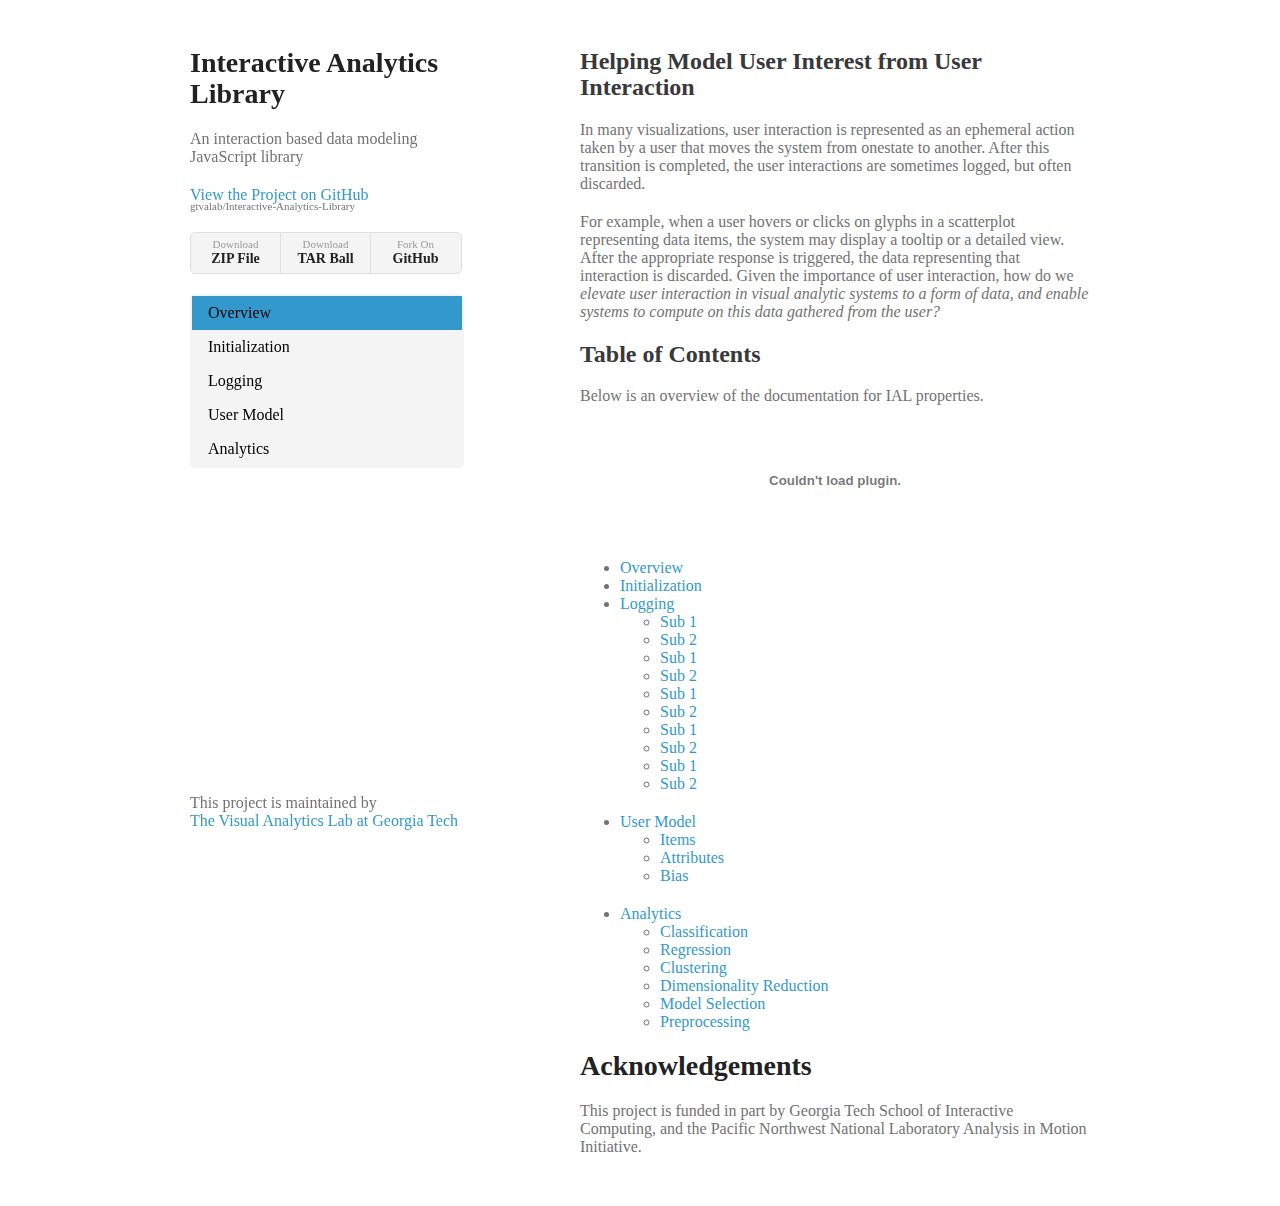
==== index.html @ f49d67e6 "added new content" ====
<!doctype html>
<html>
  <head>
    <!--
    Interactive Analytics Library - An interaction based data modeling JavaScript
    library. This project is maintained by the Visual Analytics Lab at Georgia Tech.
    Authors: Bhargav Rajendra, Emily Wall and Arjun Srinivasan

    This project is hosted on GitHub Pages and styled using the Ordered List (https://github.com/orderedlist) theme.
    -->
    <meta charset="utf-8">
    <meta http-equiv="X-UA-Compatible" content="chrome=1">
    <title>Interactive Analytics Library</title>

    <link rel="stylesheet" href="stylesheets/styles.css">
    <link rel="stylesheet" href="stylesheets/pygment_trac.css">
    <meta name="viewport" content="width=device-width">
  </head>
  <body>
    <div class="wrapper">
      <header>
        <h1>Interactive Analytics Library</h1>
        <p>An interaction based data modeling JavaScript library</p>
        <p class="view"><a href="https://github.com/gtvalab/Interactive-Analytics-Library">View the Project on GitHub<small>gtvalab/Interactive-Analytics-Library</small></a></p>
        <div class="header">
          <ul>
            <li>
              <a href="https://github.com/gtvalab/Interactive-Analytics-Library/zipball/master">
                Download<strong style="line-height: 130%;">ZIP File</strong>
              </a>
            </li>
            <li>
              <a href="https://github.com/gtvalab/Interactive-Analytics-Library/tarball/master">
                Download<strong style="line-height: 130%;">TAR Ball</strong>
              </a>
            </li>
            <li>
              <a href="https://github.com/gtvalab/Interactive-Analytics-Library">
                Fork On <strong style="line-height: 130%;">GitHub</strong>
              </a>
            </li>
          </ul>
        </div>

        <div class="menu">
          <ul>
            <li><a  class="active" href="./index.html">Overview</a></li>
            <li><a  href="./initial.html">Initialization</a></li>
            <li><a href="./log.html">Logging</a></li>
            <li><a href="./usermodel.html">User Model</a></li>
            <li><a href="./analytics.html">Analytics</a></li>
          </ul>
        </div>

      </header>

      <section>
        <h2>Helping Model User Interest from User Interaction</h2>

        <!-- <p><em>View the <a href="http://github.github.com/github-flavored-markdown/sample_content.html">source of this content</a>.</em></p> -->
        <p class="documentation">
        In many visualizations, user interaction is represented as an ephemeral action taken by a user that moves the system from onestate to another. After this transition is completed, the user interactions are sometimes logged, but often discarded.
        </p>
        <p class="documentation">
        For example, when a user hovers or clicks on glyphs in a scatterplot representing data items, the system may display a tooltip or a detailed view. After the appropriate response is triggered, the data representing that interaction is discarded.  Given the importance of user interaction, how do we <i>elevate user interaction in visual analytic systems to a form of data, and enable systems to compute on this data gathered from the user?</i>
        </p>

        <h2> Table of Contents</h2>
        Below is an overview of the documentation for IAL properties.
        <div>
         <object data="./ialArchitecture.pdf"></object>
        </div>
        <ul>
          <li><a>Overview</a></li>
          <li><a>Initialization</a>
          <li><a>Logging</a>
            <ul>
              <li><a>Sub 1</a></li>
              <li><a>Sub 2</a></li>
              <li><a>Sub 1</a></li>
              <li><a>Sub 2</a></li>
              <li><a>Sub 1</a></li>
              <li><a>Sub 2</a></li>
              <li><a>Sub 1</a></li>
              <li><a>Sub 2</a></li>
              <li><a>Sub 1</a></li>
              <li><a>Sub 2</a></li>
            </ul>
          </li>
          <li><a>User Model</a>
            <ul>
              <li><a>Items</a></li>
              <li><a>Attributes</a></li>
              <li><a>Bias</a></li>
            </ul>
          </li>
          <li><a>Analytics</a>
            <ul>
              <li><a>Classification</a></li>
              <li><a>Regression</a></li>
              <li><a>Clustering</a></li>
              <li><a>Dimensionality Reduction</a></li>
              <li><a>Model Selection</a></li>
              <li><a>Preprocessing</a></li>
            </ul>
          </li>
        </ul>

        <!-- <p class="documentation">
        <b>Note that the documentation has not yet caught up with changes to the library. <a href="./media/ial_presentation.pdf">Check out these slides from a recent workshop on how to use the IAL.</a></b>
        </p> -->

        <!-- <h2>The Basics</h2>

        <p>To use IAL in your application, you'll need to include the script in your code. Copy the snippet below, or download a copy from our repository.</p>

<pre><code><span><<span>script src="https://raw.githubusercontent.com/gtvalab/Interactive-Analytics-Library/master/src/ial.js" charset="utf-8"></span><<span>script</span>></span></code>
</pre>

        <p>You might ask, <i>Why would I use IAL?</i> It's important to understand what IAL is and what it isn't. IAL is not a monolithic library that tries to visualize data, or replace analytical libraries. Mike Bostock's D3.js is a very powerful resource for binding data to visual elements on the DOM, and IAL is not meant to replace that. Instead, we build on top of that idea and extend it to interactions. IAL primarily provides the following.
          <ol>
            <li>Binding user interest to the visual elements of the webpage's DOM</li>
            <li>Helper analytic methods that work directly on user interest</li>
            <li>Easy logging capabilities to save the state of an interaction for later use</li>
            <li>A very familiar syntax that works with common libraries like D3.js and jQuery</li>
          </ol>
          IAL's syntax allows developers to combine multiple data driven methods, and add interaction analytics wherever required.
        </p>
        <h2>Initializing IAL</h2>
        <p>
        Initializing IAL is a simple one-step constructor call.
        </p>
        <pre><code>ial.init(data);</code></pre>
        <p>
        Data can provided to IAL in many ways. It can be as simple as passing a JSON object, or can be read from a CSV or JSON file directly using other utility methods.
        </p>
        <pre><code>
var data = [
  {"AWD":"1","City MPG":"17","Cyl":"6","Dealer Cost":"33337"},
  {"AWD":"0","City MPG":"18","Cyl":"6","Dealer Cost":"39014"},
  {"AWD":"0","City MPG":"18","Cyl":"6","Dealer Cost":"41100"}
];
</code>
</pre>
        <h2>Interaction Weight Vectors</h2>
        <p>
        IAL's core is based on the interaction weight concept. User interest is modeled and approxmited in IAL, using two weight vectors.
        <ol>
          <li>An attribute weight vector</li>
          <li>An item weight vector</li>
        </ol>
        Combining the two vectors, IAL generates an item score that signifies how important a data point is. On initialization, IAL generates default attribute weight and item weights as identity vectors, and also generates the corresponding item scores. These values are bound to the data directly in the DOM as an ial object.
        </p>
        <pre><code>ial: {
  "id": 0,
  "itemScore": 4.1389,
  "weight": 1
}</code></pre>

        <h2>Modifying Weight Vectors</h2>

        <p>
        The power to update and modify weight vectors based on interactions is given completely to the developer. We realize that each Visual Analytic toolkit has different goals, and the behavior of the weight vectors must be set according. For fine grained control of the weight vectors, we provide the following <i>getter</i> and <i>setter</i> methods.
        </p>

        <ul>
        <li>
          <p>
            <h4>Attribute Weights, based on Similarity</h4>
            <p>Finding similar or dissimilar points is a very commonly required task in visual analytics. IAL provides easy access to updating attributes, based on how similar or dissimilar points.</p>
          <pre><code>ial.generateAttributeWeightVectorUsingSimilarity(<i>[points]</i>);</code></pre>
          <p>This method allows developers to modify the attribute weight vector directly, based on the similarity of a set of points. The method does not return any values, as it directly modifies the attribure weight vector. By default, the method operates on all points in the data set. This behavior can be modified by optionally passing an array of data objects that you want the method to work on.</p>

          <p>The other side of the same coin, is generating attribute weights based on how dissimilar a set of points are. IAL allows you to pass an array of points, and can generate the attribute weight vector based on the variance of each attribute.
          </p>
          <pre><code>ial.generateAttributeWeightVectorUsingDifferences([points]);</code></pre>
          <p>IAL can also generate dissimilarity scores between two user-defined clusters of points. To do so, an additional array of points can be passed, and IAL can determine the attribute weight vector based on the difference between <i>set 1</i> and <i>set 2</i>.
          </p>
          <pre><code>ial.generateAttributeWeightVectorUsingDifferences([set1],
                                                  [set2]);</code></pre>
          <p>The dissimilarity between the two sets is once again determined the variance of each attribute of the data points.
        </li>
        <li>
          <p>
            <h4>Accessing Item Weights</h4>
            <p>Item weights can be directly accessed and added to any event handler. We provide the following methods to do so.
            </p>
            <pre><code>ial.getItemWeight(ial.id);
ial.setItemWeight(ial.id, newWeight);
ial.incrementItemWeight(ial.id, <i>incrementBy</i>);
</code></pre>
            <p>To access the item weights, these methods require the item identifier. This identifier is attached to each data item on initialization.</p>
          </p>
        </li>
        <li>
          <p>
            <h4>Accessing Attribute Weights</h4>
            <p>Similarly, attribute weights can be directly accessed and added to any event handler. We provide the following methods to do so.
            </p>
            <pre><code>ial.getAttributeWeight(attributeName);
ial.setAttributeWeight(attributeName, newWeight);
ial.incrementAttributeWeight(attributeName, <i>incrementBy</i>);
</code></pre>
            <p>To access the attribute weights, these methods require the attribute identifier. This identifier is defined by the dataset used; key names from the data's JSON object are used to uniquely identify each attribute.</p>
          </p>
        </li>
        </ul>


        <h2>Helper Analytic Methods</h2>
        <p>In addition to accessor methods for modifying the weight vectors, IAL also provides a number of helper analytic methods for the developer.
        </p>
        <table>
        <tbody>
          <tr>
            <th>Category</th>
            <th>Method</th>
          </tr>
          <tr>
            <td rowspan="3">Sorting</td>
            <td><code>ial.getTopNItemsByInteractionWeights(N)</code></td>
          </tr>
          <tr>
            <td><code>ial.getTopNItemsByScores(N)</code></td>
          </tr>
          <tr>
            <td><code>ial.getNSimilarItems(dataItem, N)</code></td>
          </tr>
          <tr>
            <td rowspan="3">Logging</td>
            <td><code>ial.getSessionLogs(startTime, endTime)</code></td>
          </tr>
          <tr>
            <td><code>ial.getDataItemLogs([ids])</code></td>
          </tr>
          <tr>
            <td><code>ial.getAttributeLogs([attributes])</code></td>
          </tr>
          <tr>
            <td>Analytics</td>
            <td><code>ial.createClusters([data],k)</code></td>
          </tr>
        </tbody>
        </table>
        <p>The function descriptions are provided below.</p>
        <pre><code>
<span class="comments">/*
 * Input: An integer N, which is expected to be greater than 0.
 * Returns an array of N data items, sorted by their respective
 * item weights.
 *
 */
</span> ial.getTopNItemsByInteractionWeights(N);
<span class="comments">
<hr class="commentsSeparator"/>
/*
 * Input: An integer N, which is expected to be greater than 0.
 * Returns an array of N data items, sorted by their respective
 * item scores.
 *
 * The item scores are generated by computing the product of the
 * attribute weight vector and the item weight vector's transpose.
 * Item Score = Weight Vector * Item Weight * [Identity Vector]<sup>T</sup>
 * Item scores are precached for each data point, and the method
 * returns the top N data points based on this score.
 *
 */
</span> ial.getTopNItemsByScores(N);
<span class="comments">
<hr class="commentsSeparator"/>
/*
 * Input: A data item which acts as the pivot for similarity
 * computation, and an integer N that is greater than zero. The
 * method returns an array of N data items, sorted by their
 * respective similarity scores.
 *
 */
</span> ial.getNSimilarItems(dataItem, N);
<span class="comments">
<hr class="commentsSeparator"/>
/*
 * Input: The start and end times in epoch milliseconds. End time is
 * expected to be greater than start time. The method returns all
 * available logs for all data items, if they fall in the specified
 * time block. Each log object in the list is a dictionary with the
 * following keys.
 *
 * {
 *    dataItem; (The data object that was interacted with)
 *    eventName; (The event or interaction that was performed)
 *    oldWeight; (Data item weight before the interaction)
 *    newWeight; (Data item weight after the interaction)
 *    customLogInfo; (KV pairs pairs for app-specific needs)
 *    eventSpecificInfo; (KV pairs pairs for event-specific needs)
 * }
 *
 */
</span> ial.getSessionLogs(startTime, endTime)
<span class="comments">
<hr class="commentsSeparator"/>
/*
 * Input: An array of data item identifiers. The method returns
 * all available logs for the given set of data items. Each log
 * object in the list is a dictionary with the following keys.
 *
 * {
 *    dataItem; (The data object that was interacted with)
 *    eventName; (The event or interaction that was performed)
 *    oldWeight; (Data item weight before the interaction)
 *    newWeight; (Data item weight after the interaction)
 *    customLogInfo; (KV pairs pairs for app-specific needs)
 *    eventSpecificInfo; (KV pairs pairs for event-specific needs)
 * }
 *
 */
</span> ial.getDataItemLogs([ids])
<span class="comments">
<hr class="commentsSeparator"/>
/*
 * Input: An array of attribute identifiers. The method returns
 * all available logs for the given set of attributes. Each log
 * object in the list is a dictionary with the following keys.
 *
 * {
 *    dataItem; (The data object that was interacted with)
 *    eventName; (The event or interaction that was performed)
 *    oldWeight; (Data item weight before the interaction)
 *    newWeight; (Data item weight after the interaction)
 *    customLogInfo; (KV pairs pairs for app-specific needs)
 *    eventSpecificInfo; (KV pairs pairs for event-specific needs)
 * }
 *
 */
</span> ial.getAttributeLogs([attributes])
<span class="comments">
<hr class="commentsSeparator"/>
/*
 * Input: An optional array of the data objects to be clustered.
 * This defaults to the entire dataset if the optional array is
 * not provided. Additionally, the method also takes the cluster
 * threshold as a parameter. Ideal values for the threshold are
 * in the range of [0.01, 1]. The function returns an array of
 * cluster objects. Each cluster object is of a dictionary with
 * the following keys.
 *
 * {
 *    clusterId; (An integer to uniquely identify each cluster)
 *    clusterLabel; (A string, to provide a human readable name)
 *    dataItems = []; (An array of data items in the cluster)
 * }
 *
 */
</span> ial.createClusters([data], k)
</code></pre> -->

<h1>Acknowledgements</h1>
This project is funded in part by Georgia Tech School of Interactive Computing, and the Pacific Northwest National Laboratory Analysis in Motion Initiative.

      </section>
      <footer>
        <p>This project is maintained by<br/><a href="http://vis.gatech.edu">The Visual Analytics Lab at Georgia Tech</a></p>
      </footer>
    </div>
    <script src="javascripts/scale.fix.js"></script>
  </body>
</html>
---- stylesheets/styles.css ----
@import url(https://fonts.googleapis.com/css?family=Noto+Sans:400,400italic,700italic,700);
@import url(https://fonts.googleapis.com/css?family=Roboto:400,300italic,300,400italic,500,500italic,700,700italic);
body {
  background-color: #fff;
  padding:40px;
  font: 14px/1.5 "Roboto" "Noto Sans", "Helvetica Neue", Helvetica, Arial, sans-serif;
  color:#727272;
  font-weight:300;
}

h1, h2, h3, h4, h5, h6 {
  color:#222;
  margin:0 0 20px;
}

p, ul, ol, table, pre, dl {
  margin:0 0 20px;
}

h1, h2, h3 {
  line-height:1.1;
}

h1 {
  font-size:28px;
}

h2 {
  color:#393939;
}

h3, h4, h5, h6 {
  color:#494949;
}

a {
  color:#39c;
  text-decoration:none;
}

a:hover {
  color:#069;
}

a small {
  font-size:11px;
  color:#777;
  margin-top:-0.3em;
  display:block;
}

a:hover small {
  color:#777;
}

.wrapper {
  width:900px;
  margin:0 auto;
}

blockquote {
  border-left:1px solid #e5e5e5;
  margin:0;
  padding:0 0 0 20px;
  font-style:italic;
}

code, pre {
  font-family:Monaco, Bitstream Vera Sans Mono, Lucida Console, Terminal, Consolas, Liberation Mono, DejaVu Sans Mono, Courier New, monospace;
  color:#333;
  font-size:12px;
}

pre {
  padding:8px 15px;
  background: #f8f8f8;
  border-radius:5px;
  border:1px solid #e5e5e5;
  overflow-x: auto;
}

table {
  width:100%;
  border-collapse:collapse;
}

th, td {
  text-align:left;
  padding:5px 10px;
  border-bottom:1px solid #e5e5e5;
}

dt {
  color:#444;
  font-weight:700;
}

th {
  color:#444;
}

img {
  max-width:100%;
}

header {
  width:270px;
  float:left;
  position:fixed;
  -webkit-font-smoothing:subpixel-antialiased;
}

.header ul {
  list-style:none;
  height:40px;
  padding:0;
  background: #f4f4f4;
  border-radius:5px;
  border:1px solid #e0e0e0;
  width:270px;
}

.header li {
  width:89px;
  float:left;
  border-right:1px solid #e0e0e0;
  height:40px;
}

.header li:first-child a {
  border-radius:5px 0 0 5px;
}

.header li:last-child a {
  border-radius:0 5px 5px 0;
}

.header ul a {
  line-height:1;
  font-size:11px;
  color:#999;
  display:block;
  text-align:center;
  padding-top:6px;
  height:34px;
}

.header ul a:hover {
  color:#999;
}

.header ul a:active {
  background-color:#f0f0f0;
}

strong {
  color:#222;
  font-weight:700;
}

.header ul li + li + li {
  border-right:none;
  width:89px;
}

.header ul a strong {
  font-size:14px;
  display:block;
  color:#222;
}

section {
  width:510px;
  float:right;
  padding-bottom:50px;
}

small {
  font-size:11px;
}

hr {
  border:0;
  background:#e5e5e5;
  height:1px;
  margin:0 0 20px;
}

.commentsSeparator {
  border:0;
  background:#e5e5e5;
  height:1px;
  margin:0 0 0px;
}

footer {
  width:270px;
  float:left;
  position:fixed;
  bottom:50px;
  -webkit-font-smoothing:subpixel-antialiased;
}

.comments {
  color:#bfbfbf;
}
@media print, screen and (max-width: 960px) {

  div.wrapper {
    width:auto;
    margin:0;
  }

  .header, section, footer {
    float:none;
    position:static;
    width:auto;
  }

  .header {
    padding-right:320px;
  }

  section {
    border:1px solid #e5e5e5;
    border-width:1px 0;
    padding:20px 0;
    margin:0 0 20px;
  }

  .header a small {
    display:inline;
  }

  .header ul {
    position:absolute;
    right:50px;
    top:52px;
  }
}

@media print, screen and (max-width: 720px) {
  body {
    word-wrap:break-word;
  }

  .header {
    padding:0;
  }

  .header ul, header p.view {
    position:static;
  }

  pre, code {
    word-wrap:normal;
  }
}

@media print, screen and (max-width: 480px) {
  body {
    padding:15px;
  }

  .header ul {
    width:99%;
  }

  .header li, .header ul li + li + li {
    width:33%;
  }
}

@media print {
  body {
    padding:0.4in;
    font-size:12pt;
    color:#444;
  }
}

.menu{
    width:100%;
    border: 2px solid #f4f4f4;
    height:10%;
    border-radius: 5px 5px 5px 5px;
    margin: 0;
    padding: 0;
}
.menu ul {
    list-style-type: none;
    margin: 0;
    padding: 0;
    width: 100%;
    background-color: #f4f4f4;
    overflow: auto;
}
.menu li a {
    display: block;
    color: #000;
    padding: 8px 16px;
    text-decoration: none;
}

.menu li a.active {
    background-color: #39c;
}

object {
  min-width: 100%;
  overflow: hidden;
}

.menu li a:hover:not(.active) {
    background-color: #555;
    color: white;
}
.documentation {
  text-align: left;
}
---- stylesheets/pygment_trac.css ----
.highlight  { background: #ffffff; }
.highlight .c { color: #999988; font-style: italic } /* Comment */
.highlight .err { color: #a61717; background-color: #e3d2d2 } /* Error */
.highlight .k { font-weight: bold } /* Keyword */
.highlight .o { font-weight: bold } /* Operator */
.highlight .cm { color: #999988; font-style: italic } /* Comment.Multiline */
.highlight .cp { color: #999999; font-weight: bold } /* Comment.Preproc */
.highlight .c1 { color: #999988; font-style: italic } /* Comment.Single */
.highlight .cs { color: #999999; font-weight: bold; font-style: italic } /* Comment.Special */
.highlight .gd { color: #000000; background-color: #ffdddd } /* Generic.Deleted */
.highlight .gd .x { color: #000000; background-color: #ffaaaa } /* Generic.Deleted.Specific */
.highlight .ge { font-style: italic } /* Generic.Emph */
.highlight .gr { color: #aa0000 } /* Generic.Error */
.highlight .gh { color: #999999 } /* Generic.Heading */
.highlight .gi { color: #000000; background-color: #ddffdd } /* Generic.Inserted */
.highlight .gi .x { color: #000000; background-color: #aaffaa } /* Generic.Inserted.Specific */
.highlight .go { color: #888888 } /* Generic.Output */
.highlight .gp { color: #555555 } /* Generic.Prompt */
.highlight .gs { font-weight: bold } /* Generic.Strong */
.highlight .gu { color: #800080; font-weight: bold; } /* Generic.Subheading */
.highlight .gt { color: #aa0000 } /* Generic.Traceback */
.highlight .kc { font-weight: bold } /* Keyword.Constant */
.highlight .kd { font-weight: bold } /* Keyword.Declaration */
.highlight .kn { font-weight: bold } /* Keyword.Namespace */
.highlight .kp { font-weight: bold } /* Keyword.Pseudo */
.highlight .kr { font-weight: bold } /* Keyword.Reserved */
.highlight .kt { color: #445588; font-weight: bold } /* Keyword.Type */
.highlight .m { color: #009999 } /* Literal.Number */
.highlight .s { color: #d14 } /* Literal.String */
.highlight .na { color: #008080 } /* Name.Attribute */
.highlight .nb { color: #0086B3 } /* Name.Builtin */
.highlight .nc { color: #445588; font-weight: bold } /* Name.Class */
.highlight .no { color: #008080 } /* Name.Constant */
.highlight .ni { color: #800080 } /* Name.Entity */
.highlight .ne { color: #990000; font-weight: bold } /* Name.Exception */
.highlight .nf { color: #990000; font-weight: bold } /* Name.Function */
.highlight .nn { color: #555555 } /* Name.Namespace */
.highlight .nt { color: #000080 } /* Name.Tag */
.highlight .nv { color: #008080 } /* Name.Variable */
.highlight .ow { font-weight: bold } /* Operator.Word */
.highlight .w { color: #bbbbbb } /* Text.Whitespace */
.highlight .mf { color: #009999 } /* Literal.Number.Float */
.highlight .mh { color: #009999 } /* Literal.Number.Hex */
.highlight .mi { color: #009999 } /* Literal.Number.Integer */
.highlight .mo { color: #009999 } /* Literal.Number.Oct */
.highlight .sb { color: #d14 } /* Literal.String.Backtick */
.highlight .sc { color: #d14 } /* Literal.String.Char */
.highlight .sd { color: #d14 } /* Literal.String.Doc */
.highlight .s2 { color: #d14 } /* Literal.String.Double */
.highlight .se { color: #d14 } /* Literal.String.Escape */
.highlight .sh { color: #d14 } /* Literal.String.Heredoc */
.highlight .si { color: #d14 } /* Literal.String.Interpol */
.highlight .sx { color: #d14 } /* Literal.String.Other */
.highlight .sr { color: #009926 } /* Literal.String.Regex */
.highlight .s1 { color: #d14 } /* Literal.String.Single */
.highlight .ss { color: #990073 } /* Literal.String.Symbol */
.highlight .bp { color: #999999 } /* Name.Builtin.Pseudo */
.highlight .vc { color: #008080 } /* Name.Variable.Class */
.highlight .vg { color: #008080 } /* Name.Variable.Global */
.highlight .vi { color: #008080 } /* Name.Variable.Instance */
.highlight .il { color: #009999 } /* Literal.Number.Integer.Long */

.type-csharp .highlight .k { color: #0000FF }
.type-csharp .highlight .kt { color: #0000FF }
.type-csharp .highlight .nf { color: #000000; font-weight: normal }
.type-csharp .highlight .nc { color: #2B91AF }
.type-csharp .highlight .nn { color: #000000 }
.type-csharp .highlight .s { color: #A31515 }
.type-csharp .highlight .sc { color: #A31515 }
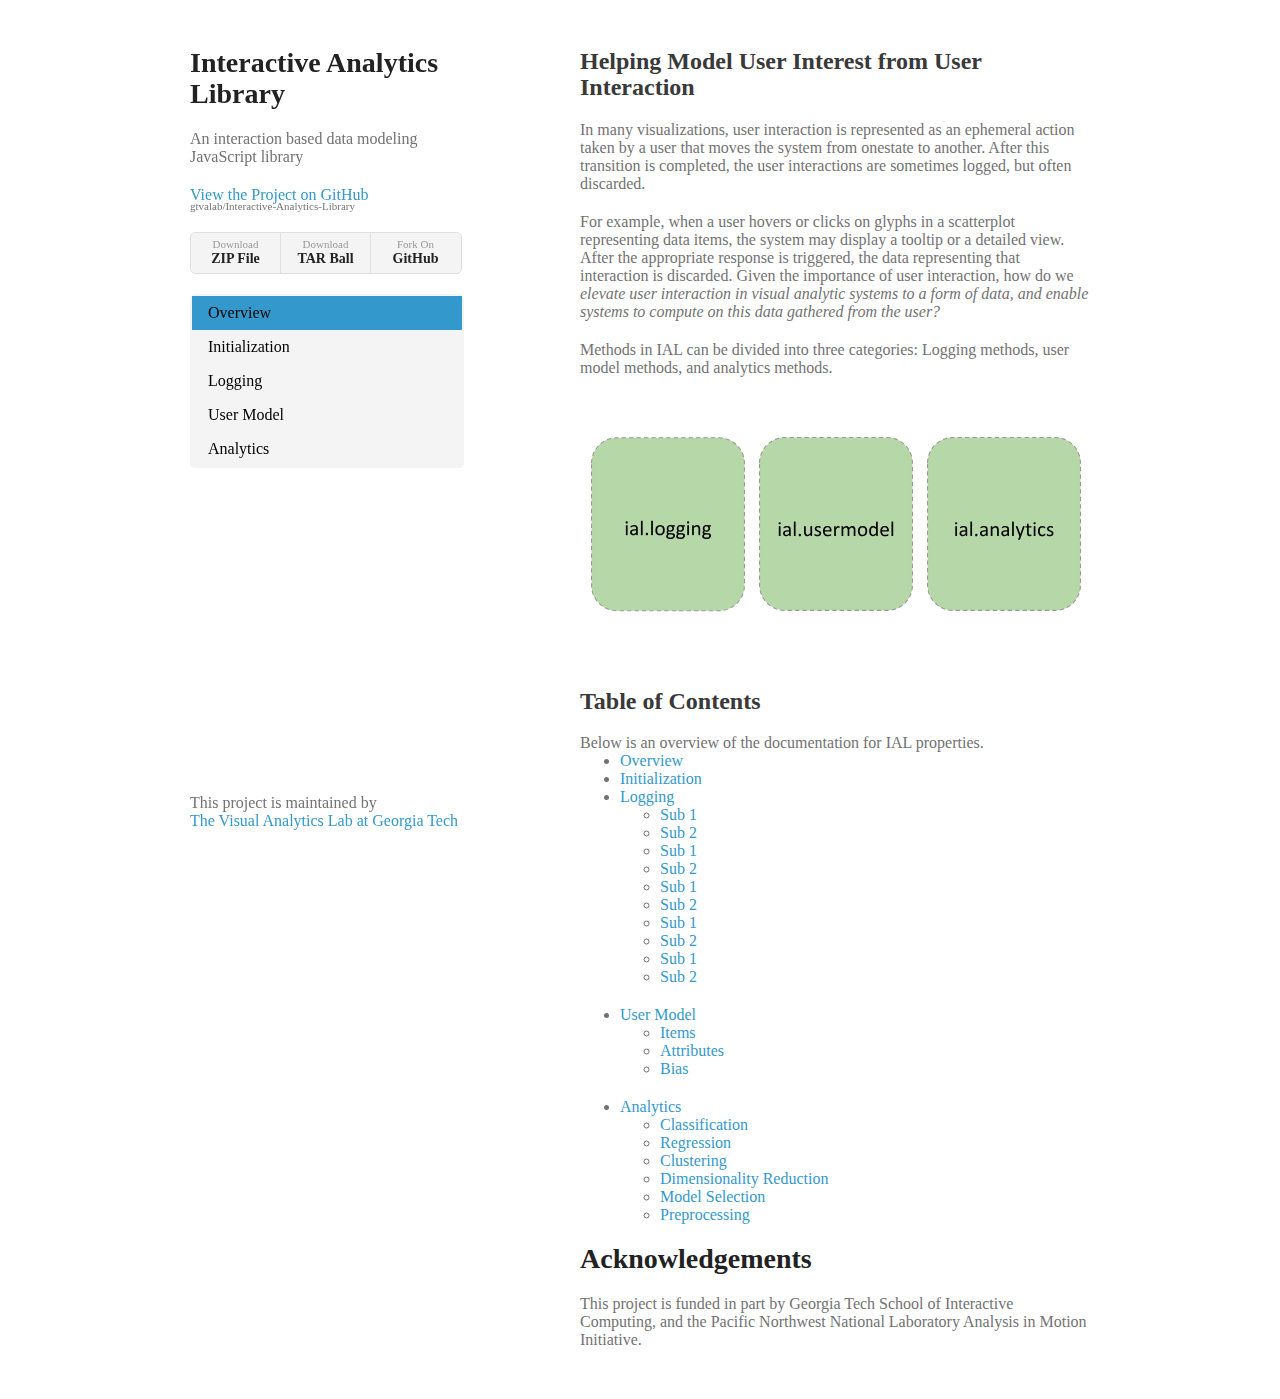
==== commit 7861e7e4: "added new content" ====
--- a/index.html
+++ b/index.html
@@ -64,12 +64,17 @@
         <p class="documentation">
         For example, when a user hovers or clicks on glyphs in a scatterplot representing data items, the system may display a tooltip or a detailed view. After the appropriate response is triggered, the data representing that interaction is discarded.  Given the importance of user interaction, how do we <i>elevate user interaction in visual analytic systems to a form of data, and enable systems to compute on this data gathered from the user?</i>
         </p>
+        <p class="documentation">
+        Methods in IAL can be divided into three categories: Logging methods, user model methods, and analytics methods.
+          <img
+              src="./architecture.svg"
+              alt="ial architecture"/>
+        </p>
+
 
         <h2> Table of Contents</h2>
         Below is an overview of the documentation for IAL properties.
-        <div>
-         <object data="./ialArchitecture.pdf"></object>
-        </div>
+
         <ul>
           <li><a>Overview</a></li>
           <li><a>Initialization</a>
--- a/stylesheets/styles.css
+++ b/stylesheets/styles.css
@@ -306,8 +306,9 @@
     background-color: #39c;
 }
 
-object {
-  min-width: 100%;
+iframe {
+  width: 100%;
+  height:260px;
   overflow: hidden;
 }
 
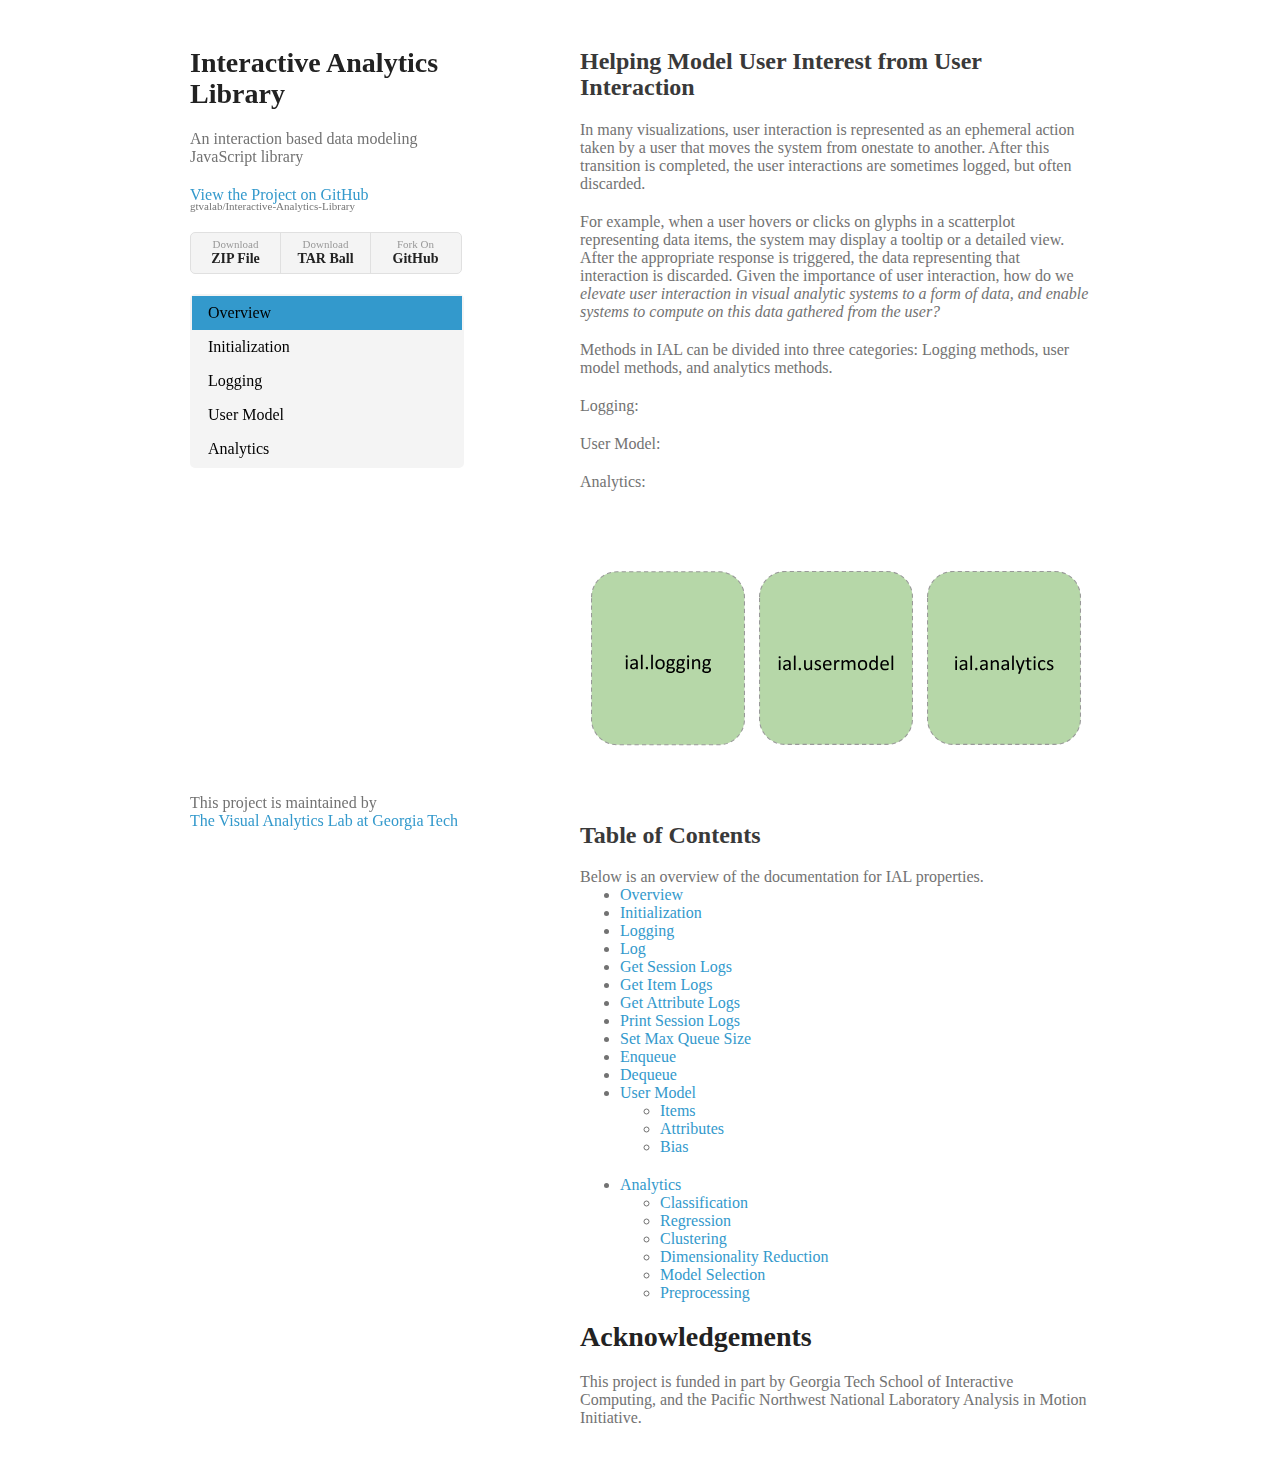
==== commit 152de7bb: "added new content" ====
--- a/index.html
+++ b/index.html
@@ -66,9 +66,14 @@
         </p>
         <p class="documentation">
         Methods in IAL can be divided into three categories: Logging methods, user model methods, and analytics methods.
-          <img
-              src="./architecture.svg"
-              alt="ial architecture"/>
+
+        <p> <b>Logging:</b></p>
+
+        <p><b>User Model:</b></p>
+
+        <p><b>Analytics:</b></p>
+
+        <img src="./architecture.svg" alt="ial architecture"/>
         </p>
 
 
@@ -79,18 +84,14 @@
           <li><a>Overview</a></li>
           <li><a>Initialization</a>
           <li><a>Logging</a>
-            <ul>
-              <li><a>Sub 1</a></li>
-              <li><a>Sub 2</a></li>
-              <li><a>Sub 1</a></li>
-              <li><a>Sub 2</a></li>
-              <li><a>Sub 1</a></li>
-              <li><a>Sub 2</a></li>
-              <li><a>Sub 1</a></li>
-              <li><a>Sub 2</a></li>
-              <li><a>Sub 1</a></li>
-              <li><a>Sub 2</a></li>
-            </ul>
+            <li><a>Log</a></li>
+            <li><a>Get Session Logs</a></li>
+            <li><a>Get Item Logs</a></li>
+            <li><a>Get Attribute Logs</a></li>
+            <li><a>Print Session Logs</a></li>
+            <li><a>Set Max Queue Size</a></li>
+            <li><a>Enqueue</a></li>
+            <li><a>Dequeue</a></li>
           </li>
           <li><a>User Model</a>
             <ul>
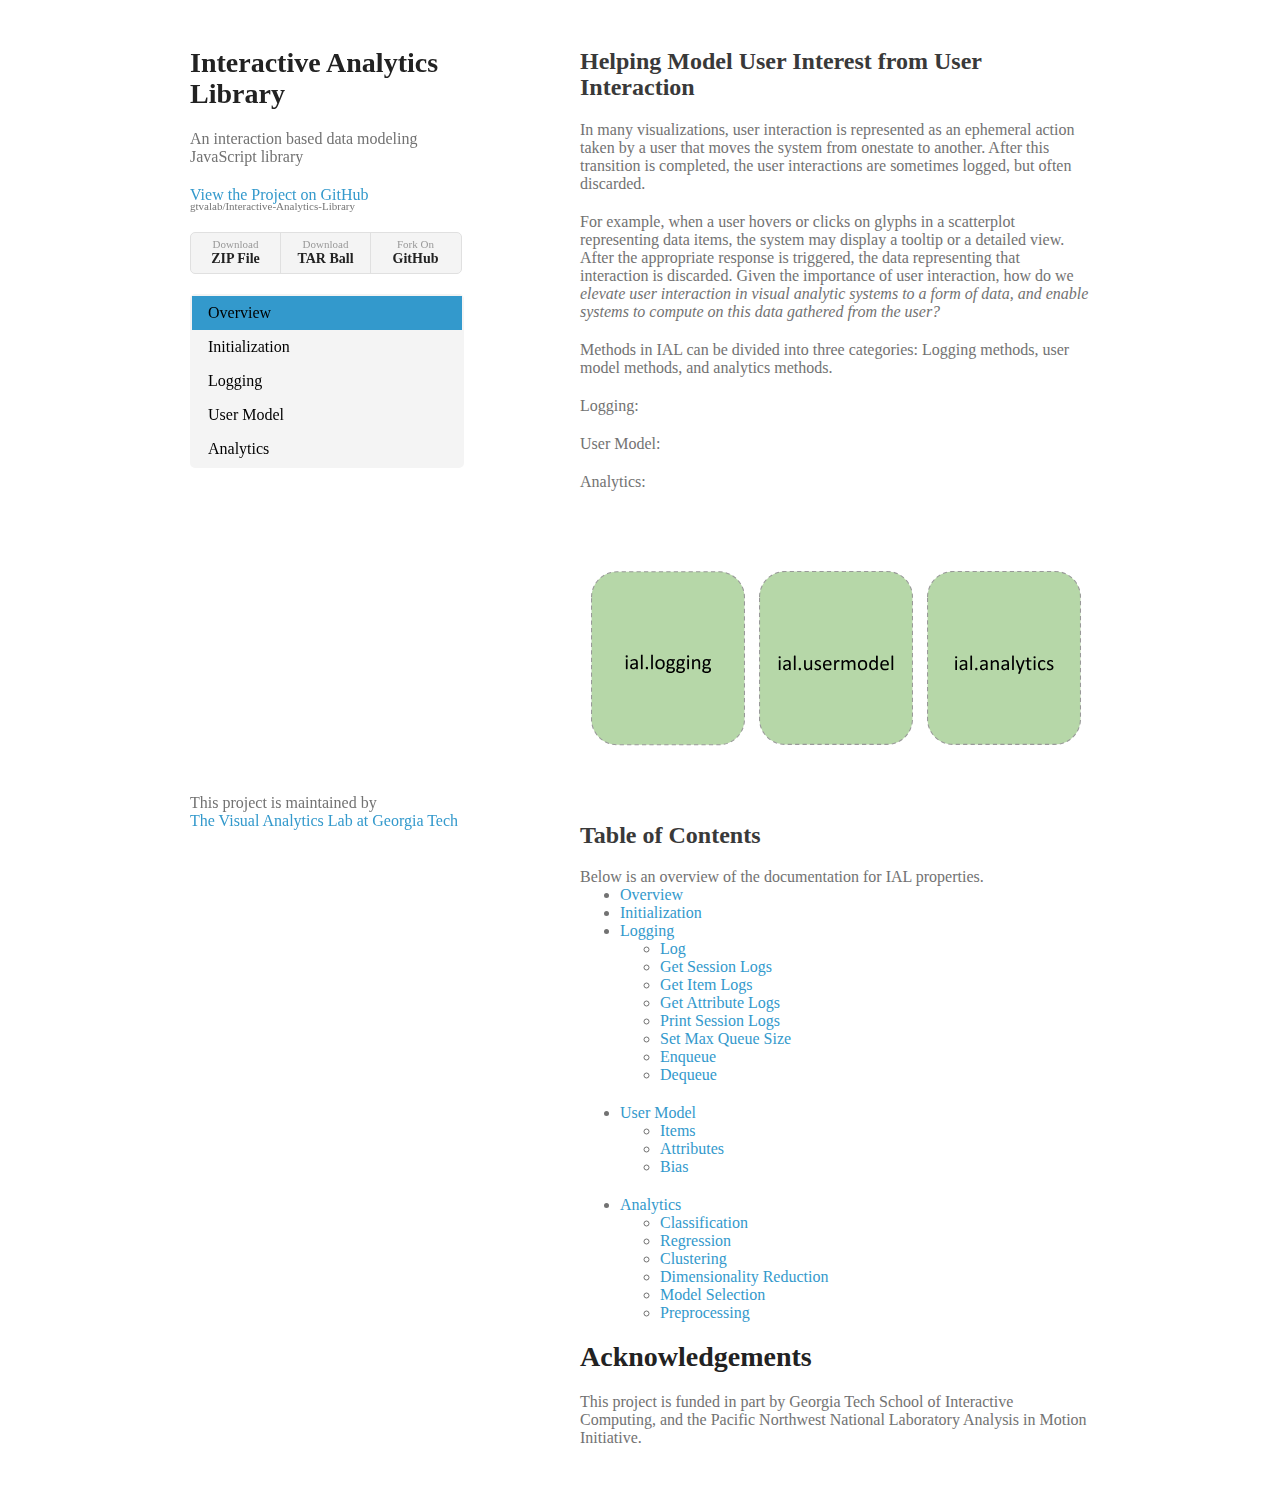
==== commit 490f83bd: "added new content" ====
--- a/index.html
+++ b/index.html
@@ -84,14 +84,16 @@
           <li><a>Overview</a></li>
           <li><a>Initialization</a>
           <li><a>Logging</a>
-            <li><a>Log</a></li>
-            <li><a>Get Session Logs</a></li>
-            <li><a>Get Item Logs</a></li>
-            <li><a>Get Attribute Logs</a></li>
-            <li><a>Print Session Logs</a></li>
-            <li><a>Set Max Queue Size</a></li>
-            <li><a>Enqueue</a></li>
-            <li><a>Dequeue</a></li>
+            <ul>
+              <li><a>Log</a></li>
+              <li><a>Get Session Logs</a></li>
+              <li><a>Get Item Logs</a></li>
+              <li><a>Get Attribute Logs</a></li>
+              <li><a>Print Session Logs</a></li>
+              <li><a>Set Max Queue Size</a></li>
+              <li><a>Enqueue</a></li>
+              <li><a>Dequeue</a></li>
+            </ul>
           </li>
           <li><a>User Model</a>
             <ul>
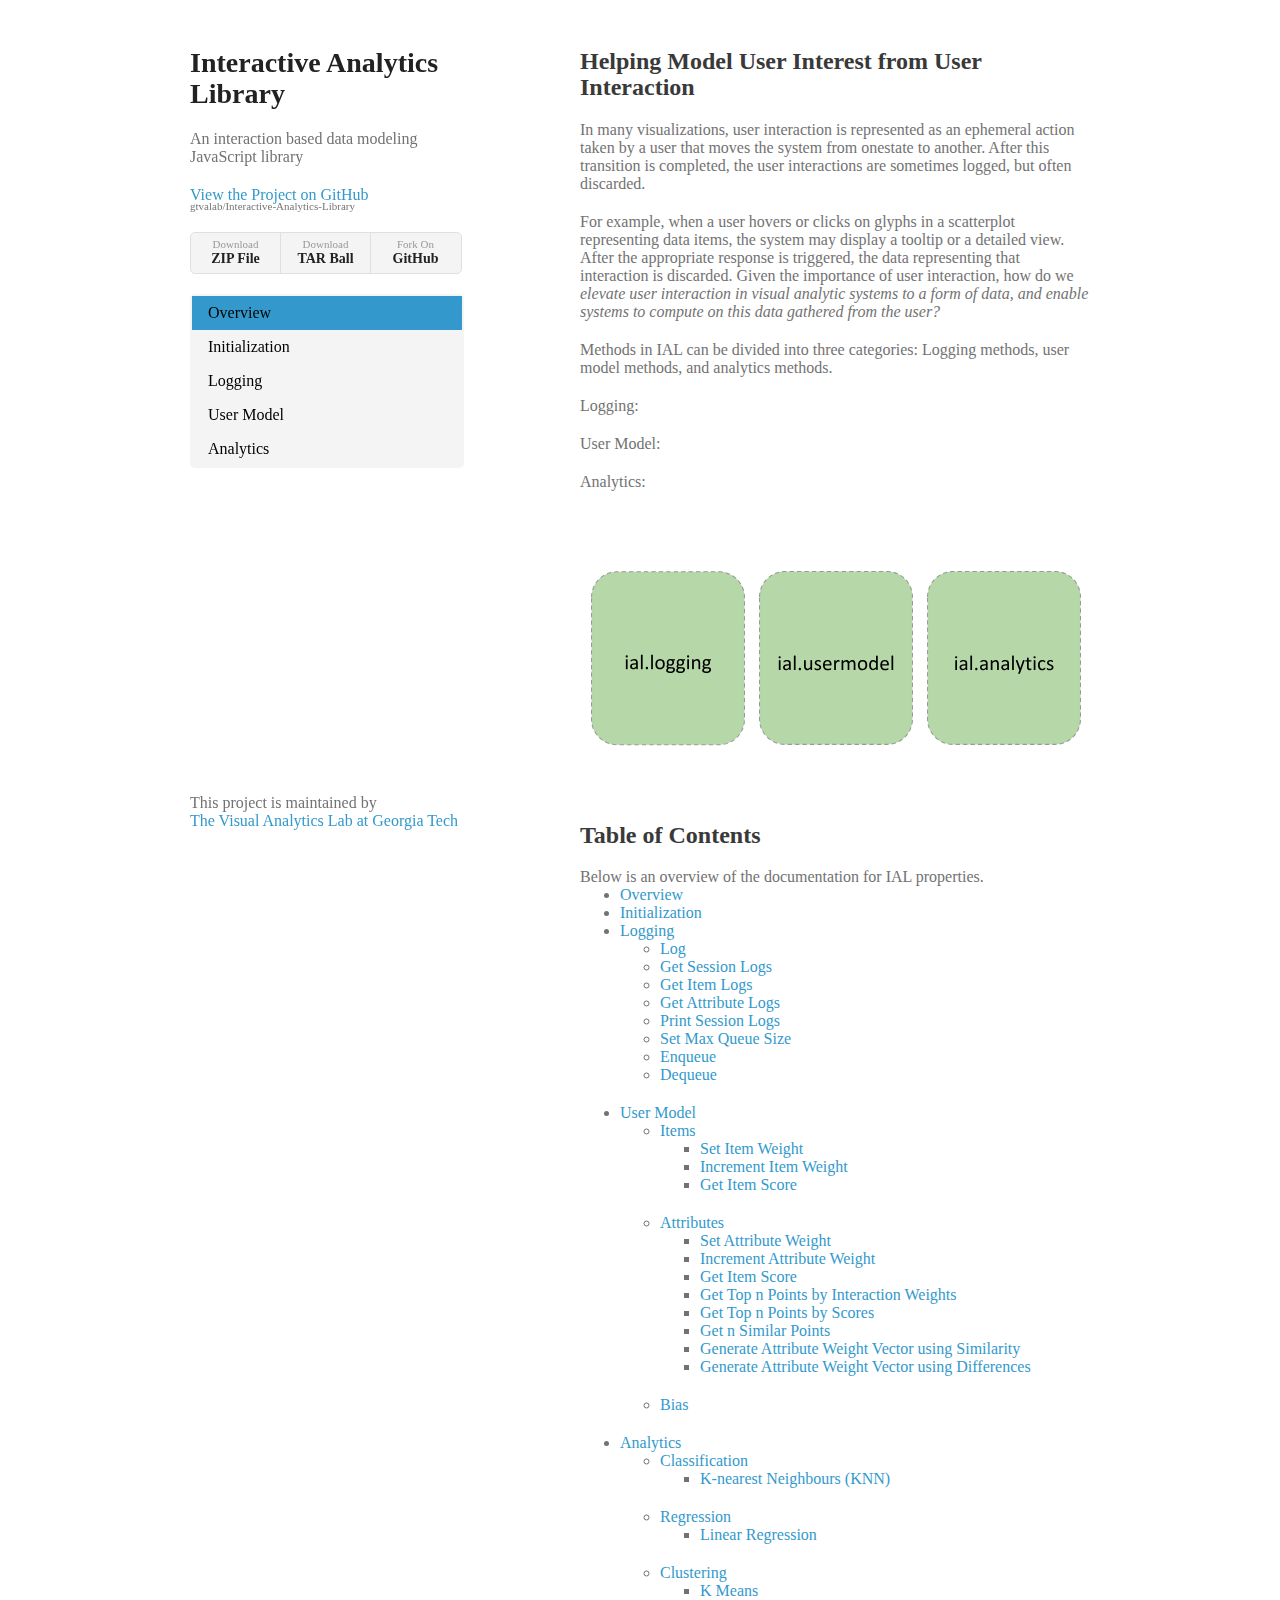
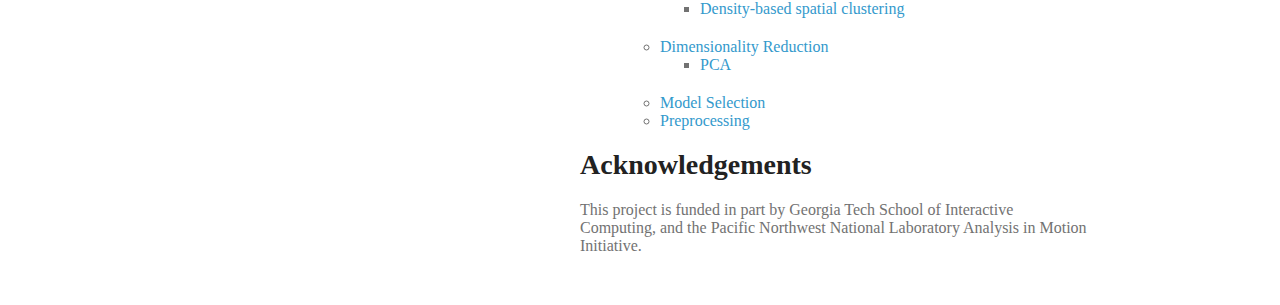
==== commit 9608bbff: "added Table of contents" ====
--- a/index.html
+++ b/index.html
@@ -97,19 +97,56 @@
           </li>
           <li><a>User Model</a>
             <ul>
-              <li><a>Items</a></li>
-              <li><a>Attributes</a></li>
+              <li><a>Items</a>
+                  <ul>
+                    <li><a>Set Item Weight</a></li>
+                    <li><a>Increment Item Weight</a></li>
+                    <li><a>Get Item Score</a></li>
+                  </ul>
+              </li>
+              <li><a>Attributes</a>
+                  <ul>
+                    <li><a>Set Attribute Weight</a></li>
+                    <li><a>Increment Attribute Weight</a></li>
+                    <li><a>Get Item Score</a></li>
+                    <li><a>Get Top n Points by Interaction Weights</a></li>
+                    <li><a>Get Top n Points by Scores</a></li>
+                    <li><a>Get n Similar Points</a></li>
+                    <li><a>Generate Attribute Weight Vector using Similarity</a></li>
+                    <li><a>Generate Attribute Weight Vector using Differences</a></li>
+                  </ul>
+              </li>
               <li><a>Bias</a></li>
             </ul>
           </li>
           <li><a>Analytics</a>
             <ul>
-              <li><a>Classification</a></li>
-              <li><a>Regression</a></li>
-              <li><a>Clustering</a></li>
-              <li><a>Dimensionality Reduction</a></li>
-              <li><a>Model Selection</a></li>
-              <li><a>Preprocessing</a></li>
+              <li><a>Classification</a>
+                <ul>
+                  <li><a>K-nearest Neighbours (KNN)</a></li>
+                </ul>
+              </li>
+              <li><a>Regression</a>
+                <ul>
+                  <li><a>Linear Regression</a></li>
+                </ul>
+              </li>
+              <li><a>Clustering</a>
+                <ul>
+                  <li><a>K Means</a></li>
+                  <li><a>Density-based spatial clustering</a></li>
+
+                </ul>
+              </li>
+              <li><a>Dimensionality Reduction</a>
+                <ul>
+                  <li><a>PCA</a></li>
+                </ul>
+              </li>
+              <li><a>Model Selection</a>
+              </li>
+              <li><a>Preprocessing</a>
+              </li>
             </ul>
           </li>
         </ul>
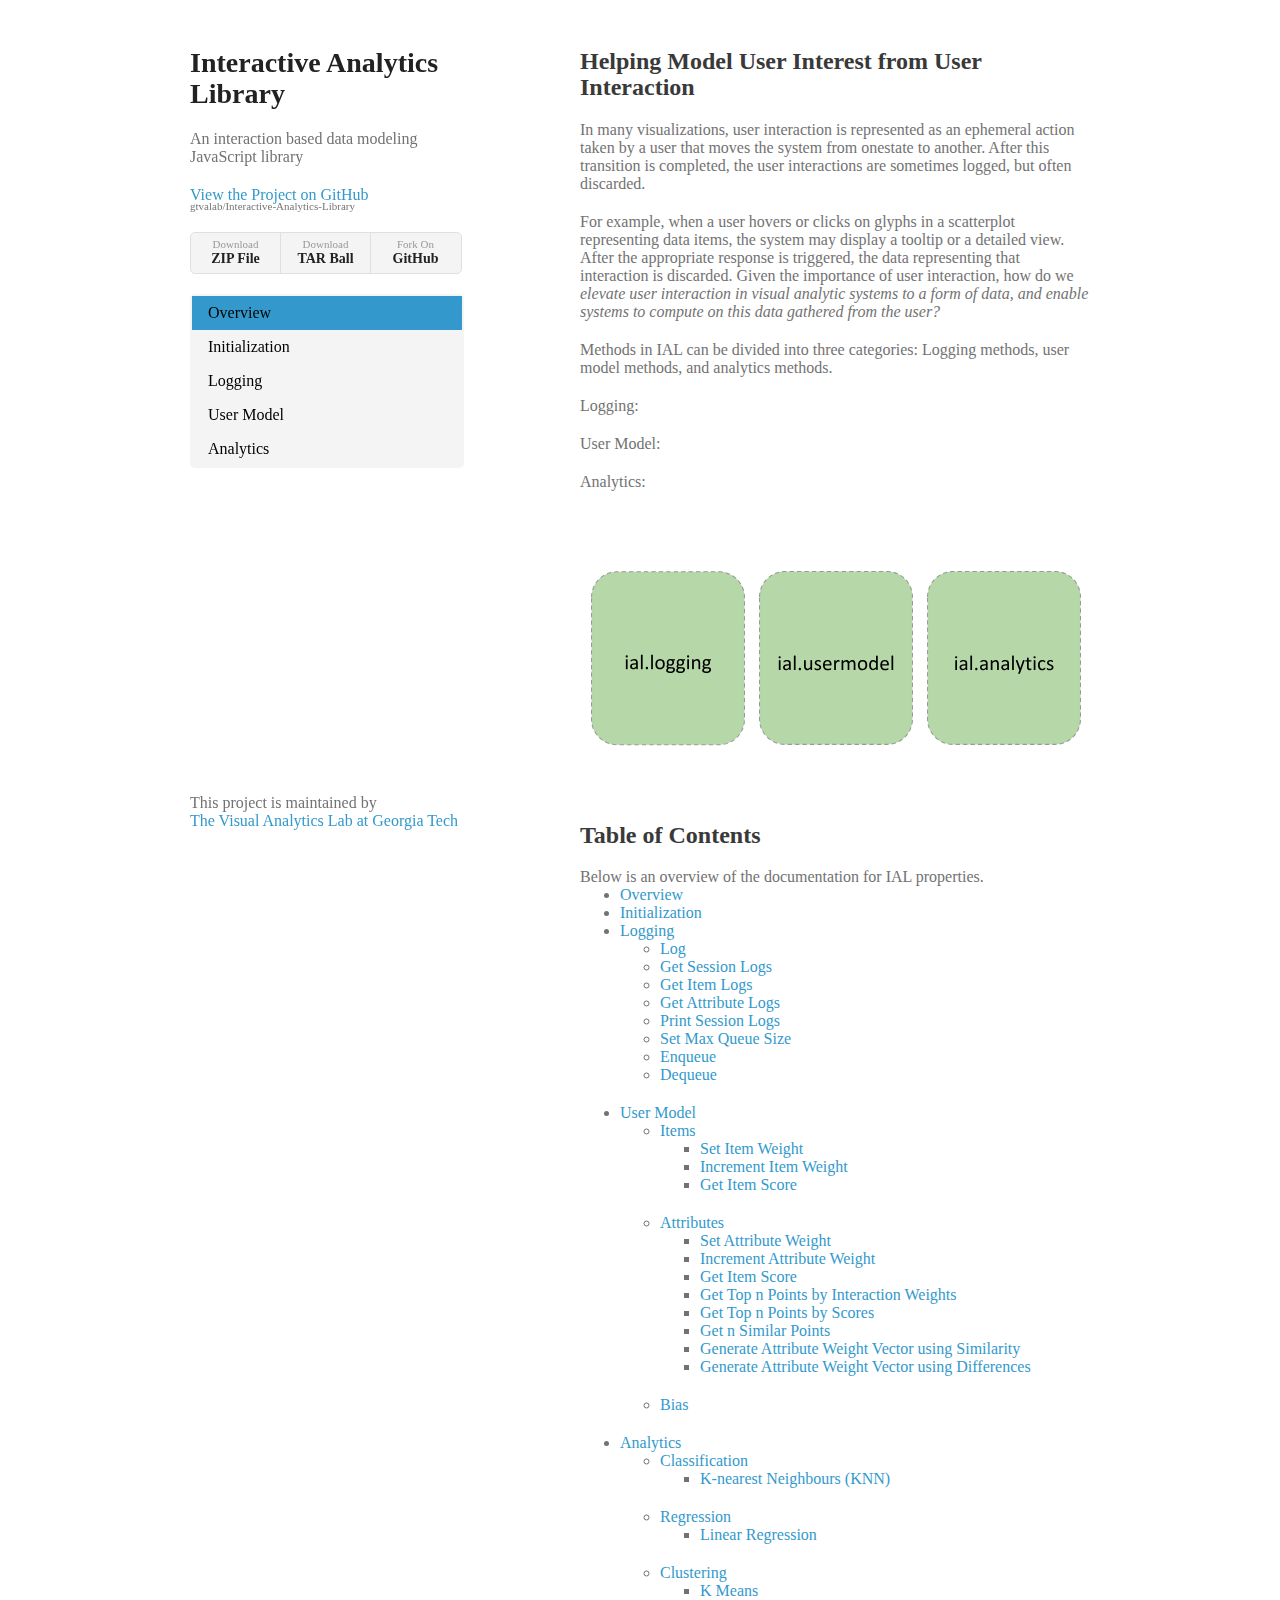
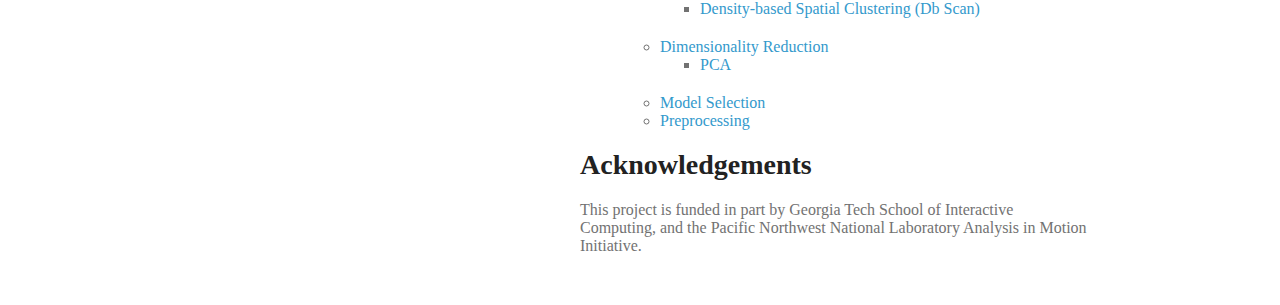
==== commit 1e854251: "added Table of contents" ====
--- a/index.html
+++ b/index.html
@@ -134,7 +134,7 @@
               <li><a>Clustering</a>
                 <ul>
                   <li><a>K Means</a></li>
-                  <li><a>Density-based spatial clustering</a></li>
+                  <li><a>Density-based Spatial Clustering (Db Scan)</a></li>
 
                 </ul>
               </li>
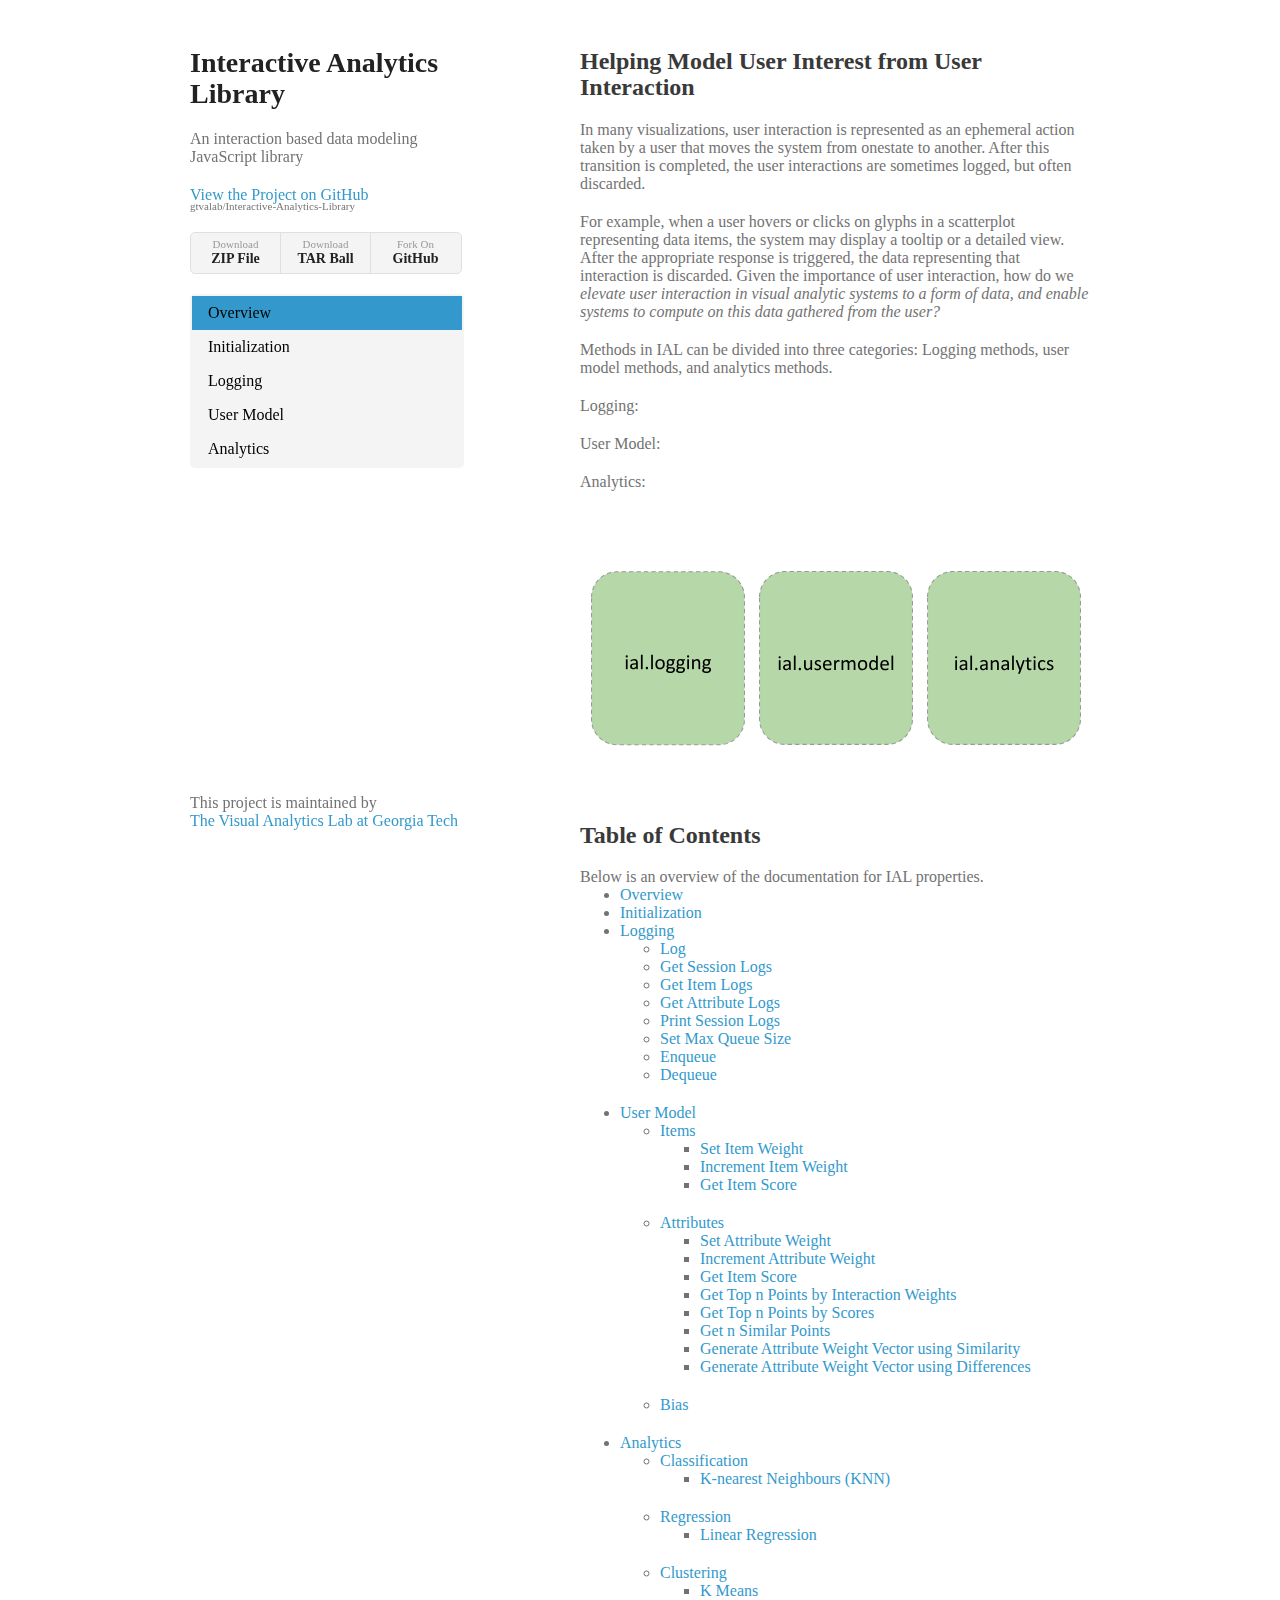
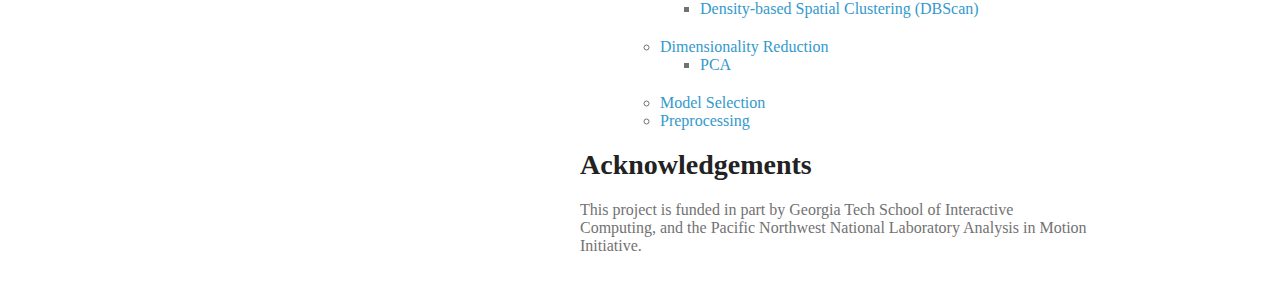
==== commit e4bb4bf8: "added Table of contents" ====
--- a/index.html
+++ b/index.html
@@ -134,7 +134,7 @@
               <li><a>Clustering</a>
                 <ul>
                   <li><a>K Means</a></li>
-                  <li><a>Density-based Spatial Clustering (Db Scan)</a></li>
+                  <li><a>Density-based Spatial Clustering (DBScan)</a></li>
 
                 </ul>
               </li>
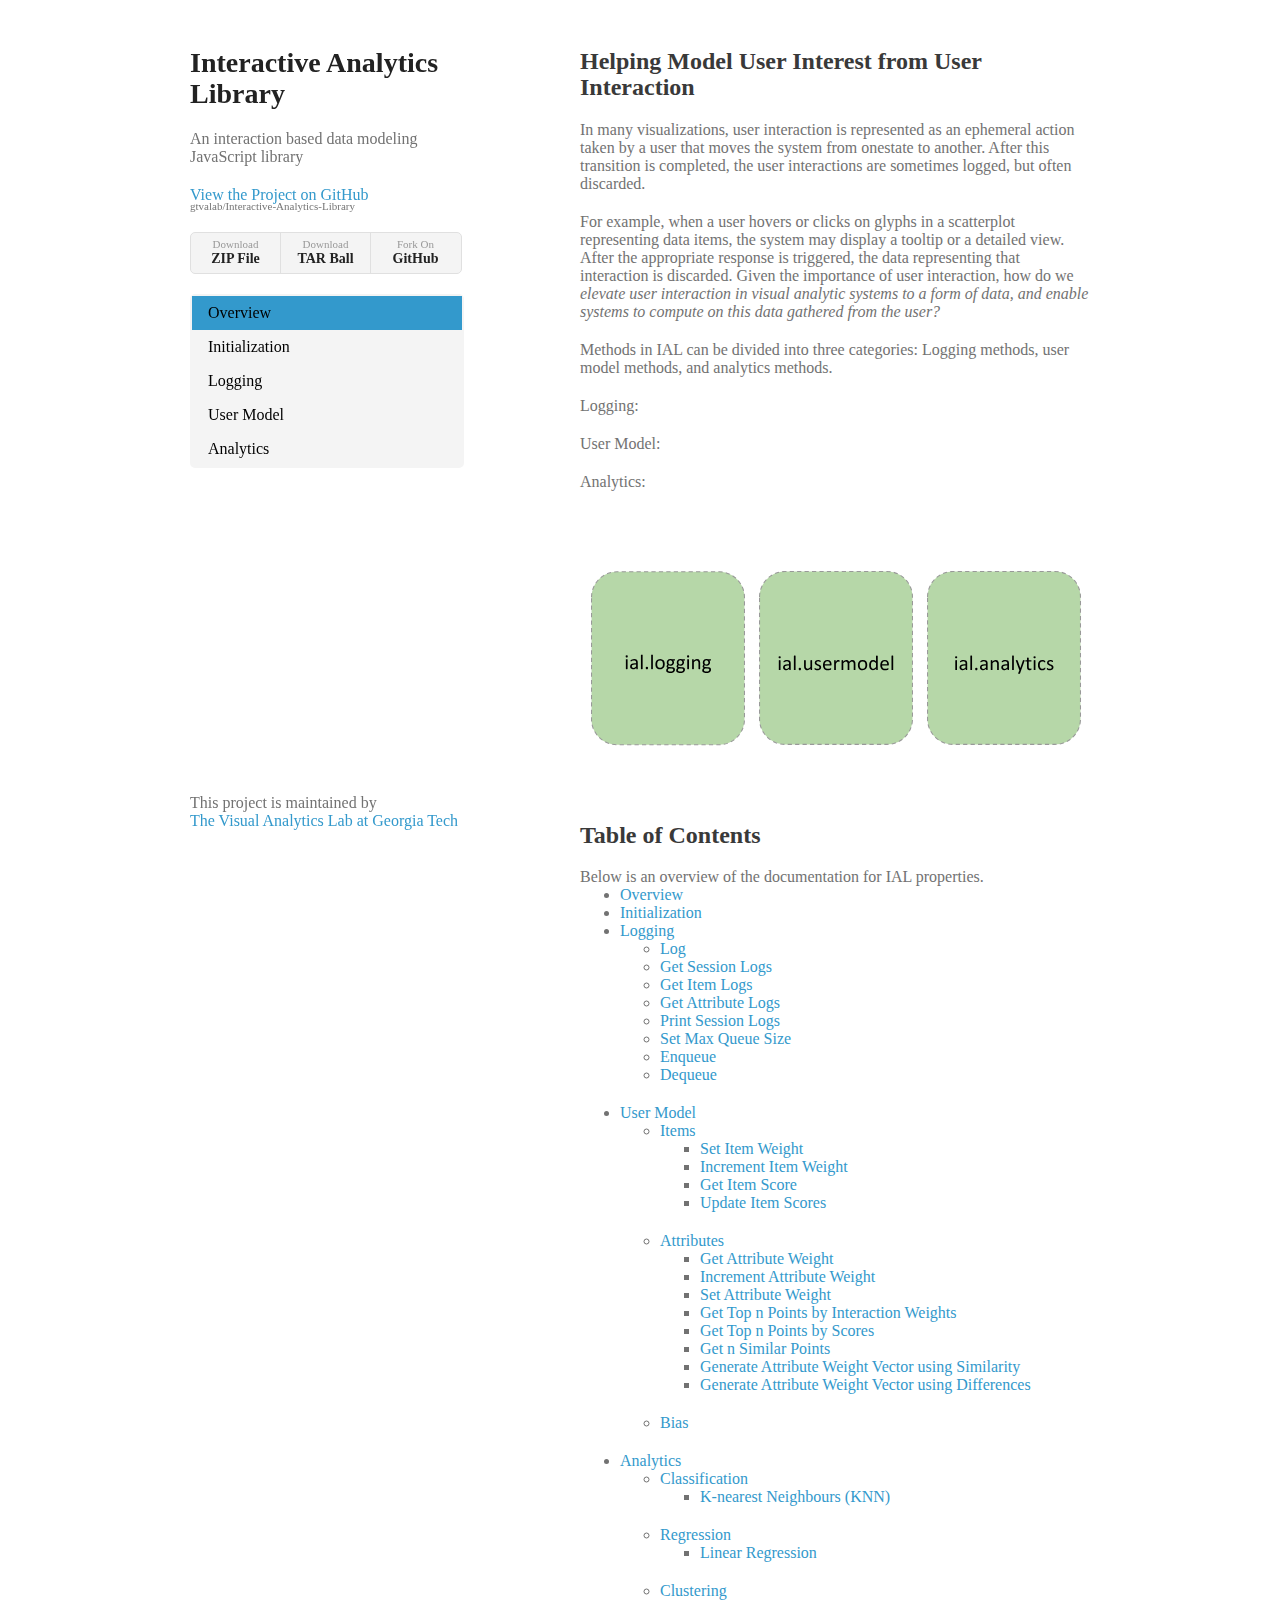
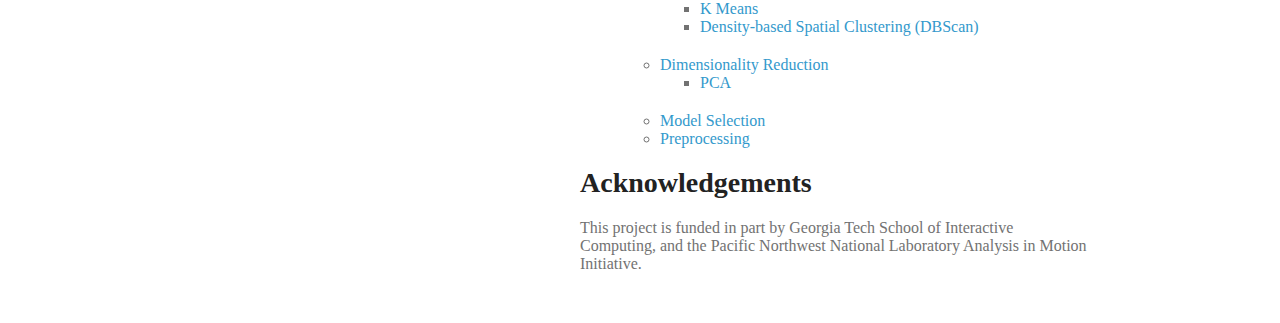
==== commit f8d0973c: "added user model template" ====
--- a/index.html
+++ b/index.html
@@ -81,71 +81,74 @@
         Below is an overview of the documentation for IAL properties.
 
         <ul>
-          <li><a>Overview</a></li>
-          <li><a>Initialization</a>
-          <li><a>Logging</a>
+          <li><a href="./index.html">Overview</a></li>
+          <li><a href="./initial.html">Initialization</a>
+          <li><a href="./log.html">Logging</a>
             <ul>
-              <li><a>Log</a></li>
-              <li><a>Get Session Logs</a></li>
-              <li><a>Get Item Logs</a></li>
-              <li><a>Get Attribute Logs</a></li>
-              <li><a>Print Session Logs</a></li>
-              <li><a>Set Max Queue Size</a></li>
-              <li><a>Enqueue</a></li>
-              <li><a>Dequeue</a></li>
+              <li><a href="./log.html">Log</a></li>
+              <li><a href="./log.html">Get Session Logs</a></li>
+              <li><a href="./log.html">Get Item Logs</a></li>
+              <li><a href="./log.html">Get Attribute Logs</a></li>
+              <li><a href="./log.html">Print Session Logs</a></li>
+              <li><a href="./log.html">Set Max Queue Size</a></li>
+              <li><a href="./log.html">Enqueue</a></li>
+              <li><a href="./log.html">Dequeue</a></li>
             </ul>
           </li>
-          <li><a>User Model</a>
+          <li><a href="./usermodel.html">User Model</a>
             <ul>
-              <li><a>Items</a>
+              <li><a href="./usermodel.html">Items</a>
                   <ul>
-                    <li><a>Set Item Weight</a></li>
-                    <li><a>Increment Item Weight</a></li>
-                    <li><a>Get Item Score</a></li>
+                    <li><a href="./usermodel.html">Set Item Weight</a></li>
+                    <li><a href="./usermodel.html">Increment Item Weight</a></li>
+                    <li><a href="./usermodel.html">Get Item Score</a></li>
+                    <li><a href="./usermodel.html">Update Item Scores</a></li>
+
                   </ul>
               </li>
-              <li><a>Attributes</a>
+              <li><a href="./usermodel.html">Attributes</a>
                   <ul>
-                    <li><a>Set Attribute Weight</a></li>
-                    <li><a>Increment Attribute Weight</a></li>
-                    <li><a>Get Item Score</a></li>
-                    <li><a>Get Top n Points by Interaction Weights</a></li>
-                    <li><a>Get Top n Points by Scores</a></li>
-                    <li><a>Get n Similar Points</a></li>
-                    <li><a>Generate Attribute Weight Vector using Similarity</a></li>
-                    <li><a>Generate Attribute Weight Vector using Differences</a></li>
+
+                    <li><a href="./usermodel.html">Get Attribute Weight</a></li>
+                    <li><a href="./usermodel.html">Increment Attribute Weight</a></li>
+                    <li><a href="./usermodel.html">Set Attribute Weight</a></li>
+                    <li><a href="./usermodel.html">Get Top n Points by Interaction Weights</a></li>
+                    <li><a href="./usermodel.html">Get Top n Points by Scores</a></li>
+                    <li><a href="./usermodel.html">Get n Similar Points</a></li>
+                    <li><a href="./usermodel.html">Generate Attribute Weight Vector using Similarity</a></li>
+                    <li><a href="./usermodel.html">Generate Attribute Weight Vector using Differences</a></li>
                   </ul>
               </li>
-              <li><a>Bias</a></li>
+              <li><a href="./usermodel.html">Bias</a></li>
             </ul>
           </li>
-          <li><a>Analytics</a>
+          <li><a href="./analytics.html">Analytics</a>
             <ul>
-              <li><a>Classification</a>
+              <li><a href="./analytics.html">Classification</a>
                 <ul>
-                  <li><a>K-nearest Neighbours (KNN)</a></li>
+                  <li><a href="./analytics.html">K-nearest Neighbours (KNN)</a></li>
                 </ul>
               </li>
-              <li><a>Regression</a>
+              <li><a href="./analytics.html">Regression</a>
                 <ul>
-                  <li><a>Linear Regression</a></li>
+                  <li><a href="./analytics.html">Linear Regression</a></li>
                 </ul>
               </li>
-              <li><a>Clustering</a>
+              <li><a href="./analytics.html">Clustering</a>
                 <ul>
-                  <li><a>K Means</a></li>
-                  <li><a>Density-based Spatial Clustering (DBScan)</a></li>
+                  <li><a href="./analytics.html">K Means</a></li>
+                  <li><a href="./analytics.html">Density-based Spatial Clustering (DBScan)</a></li>
 
                 </ul>
               </li>
-              <li><a>Dimensionality Reduction</a>
+              <li><a href="./analytics.html">Dimensionality Reduction</a>
                 <ul>
-                  <li><a>PCA</a></li>
+                  <li><a href="./analytics.html">PCA</a></li>
                 </ul>
               </li>
-              <li><a>Model Selection</a>
-              </li>
-              <li><a>Preprocessing</a>
+              <li><a href="./analytics.html">Model Selection</a>
+              </li>
+              <li><a href="./analytics.html">Preprocessing</a>
               </li>
             </ul>
           </li>
--- a/stylesheets/styles.css
+++ b/stylesheets/styles.css
@@ -68,7 +68,7 @@
 code, pre {
   font-family:Monaco, Bitstream Vera Sans Mono, Lucida Console, Terminal, Consolas, Liberation Mono, DejaVu Sans Mono, Courier New, monospace;
   color:#333;
-  font-size:12px;
+  font-size:10px;
 }
 
 pre {
